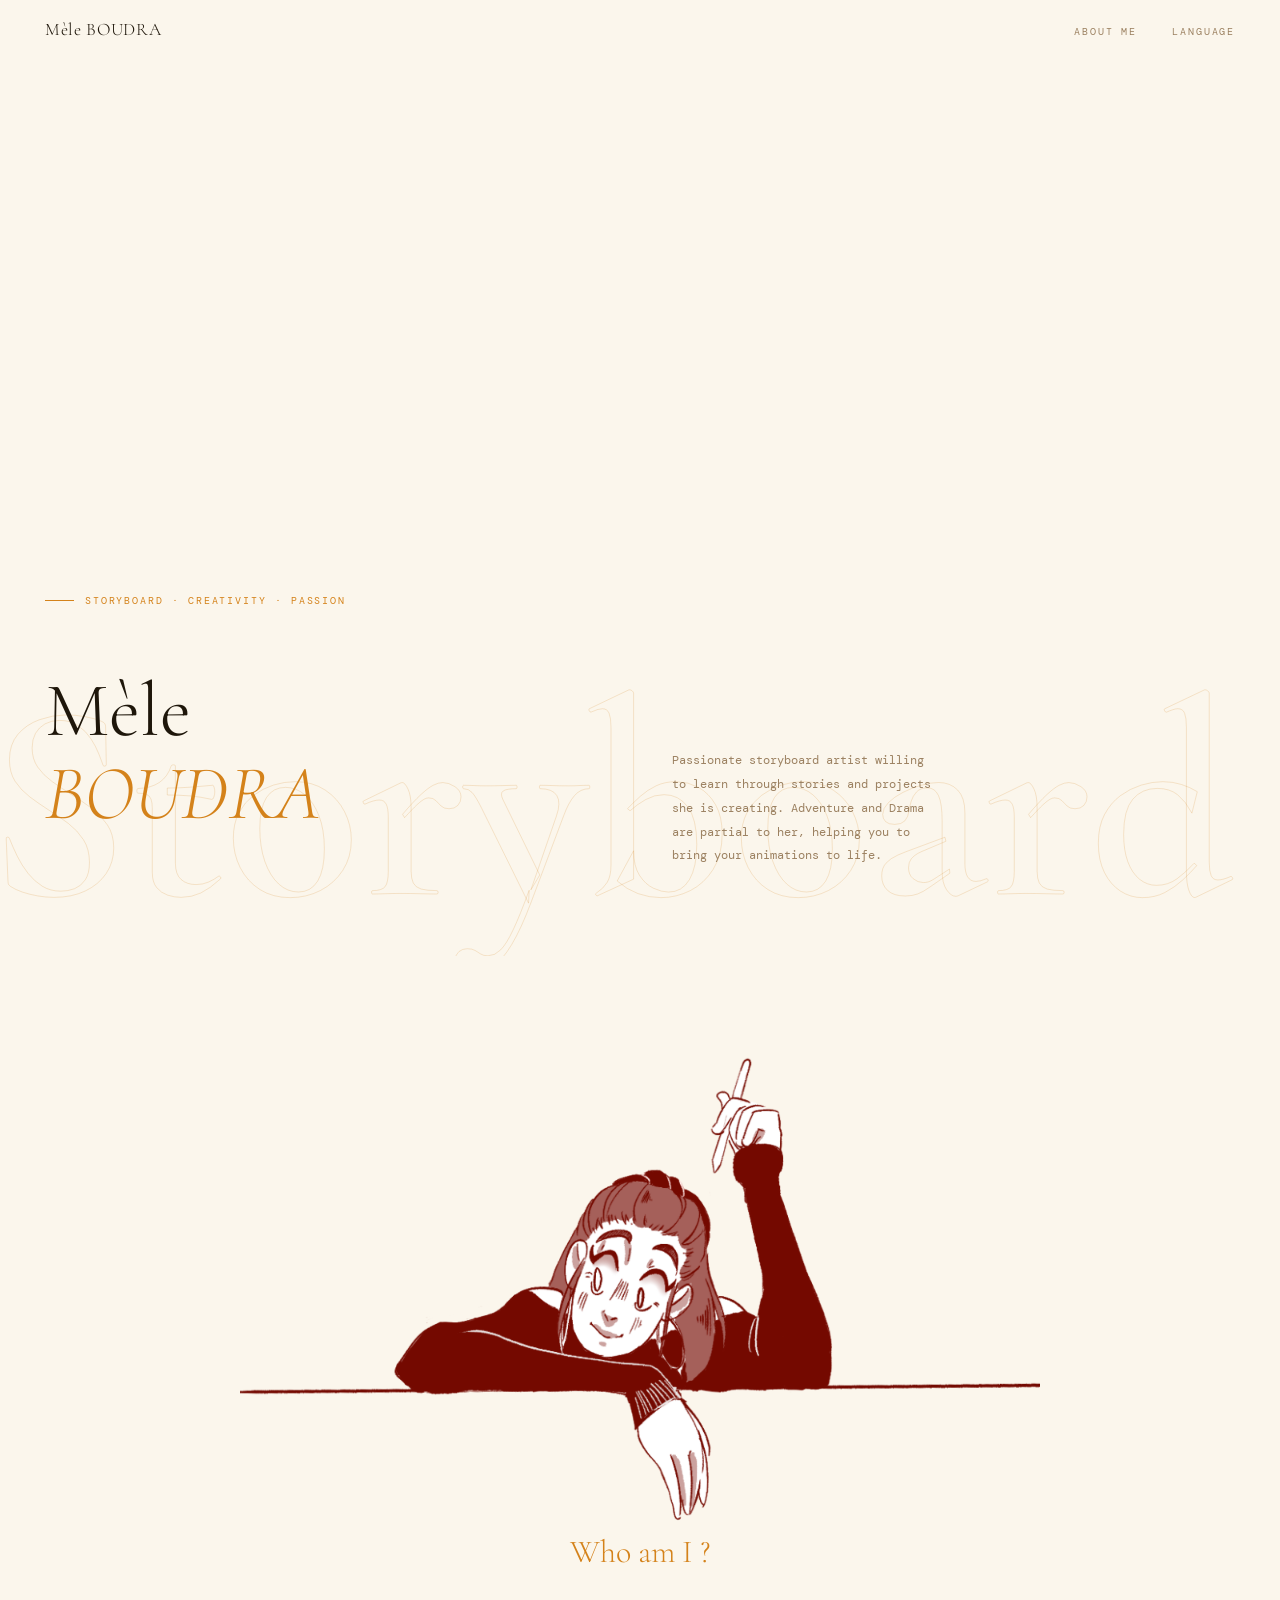
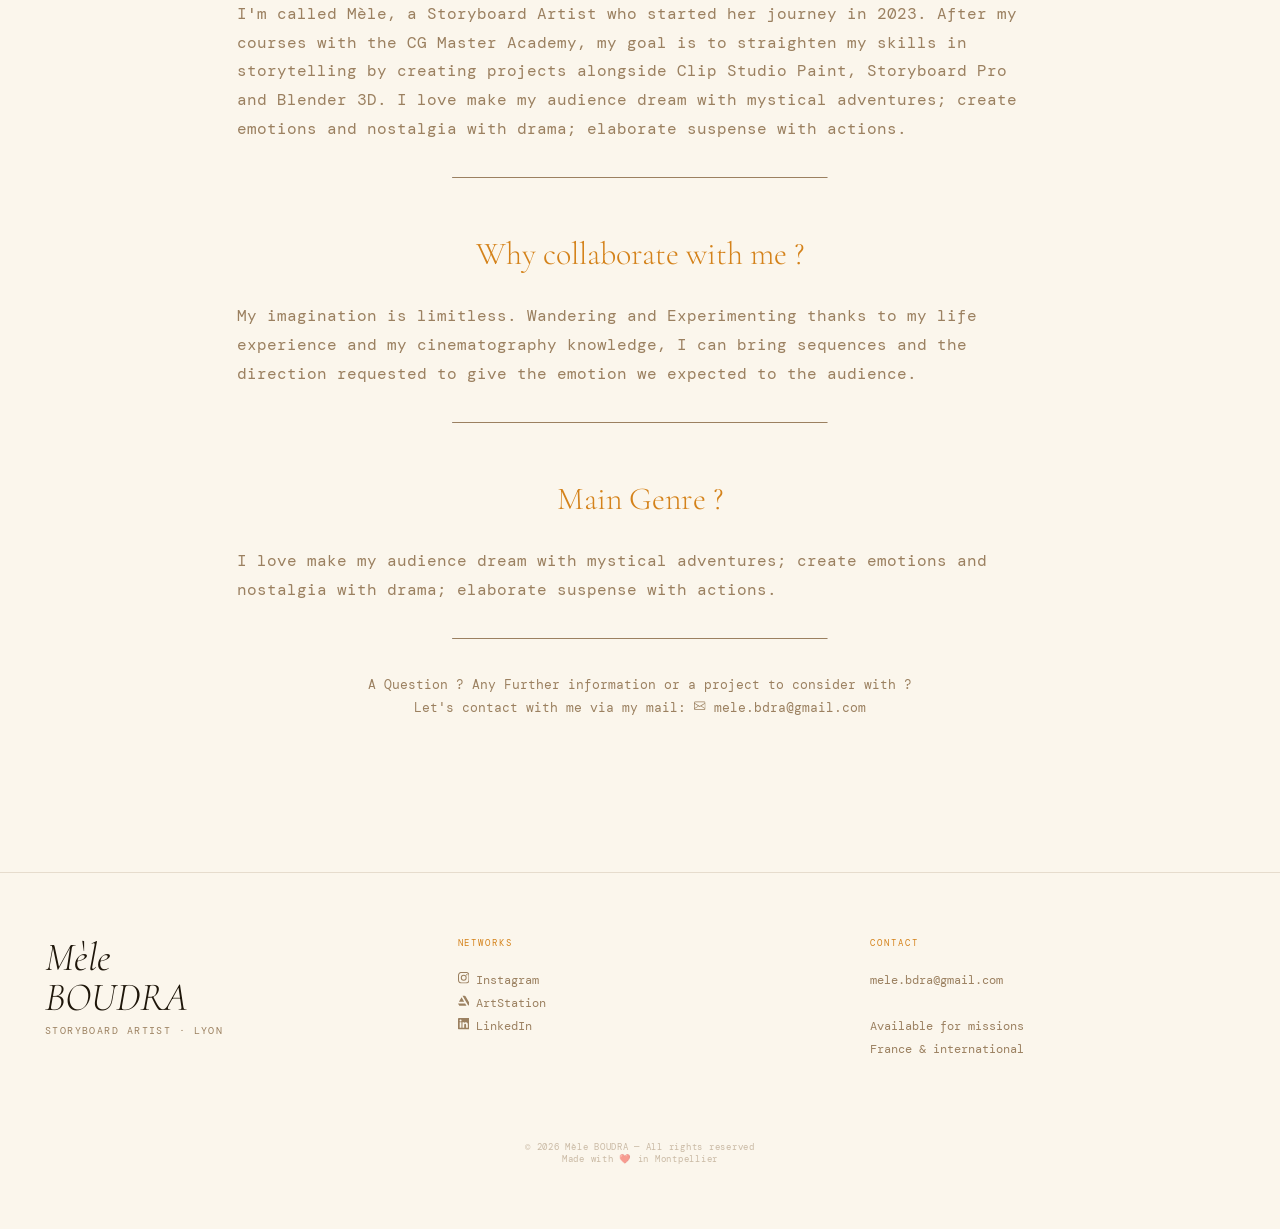
==== about-me.html @ 5cae517c "added about-me page" ====
<!DOCTYPE html>
<html lang="en">
<head>
    <meta charset="UTF-8">
    <meta name="viewport" content="width=device-width, initial-scale=1.0">
    <link href="https://fonts.googleapis.com/css2?family=Cormorant+Garamond:ital,wght@0,300;0,400;0,600;1,300;1,400&family=DM+Mono:wght@300;400&display=swap" rel="stylesheet">
    <link rel="icon" type="image/x-icon" href="/assets/img/favicon.jpg">
    <link rel="stylesheet" href="style.css">
    <script src="assets/js/lang.js"></script>
    <script src="assets/js/slideshow.js"></script>
    <title lang-dependant="title-about-me">Mèle BOUDRA - About me</title>
</head>

<body onload="init_content()">
    <!-- Top nav bar -->
    <nav>
        <a class="nav-title" href="index.html" lang-dependant="title">Mèle BOUDRA</a>
        <div class="nav-links">
            <!-- <a href="gallery.html" class="nav-item" lang-dependant="gallery">Gallery</a> -->
            <a href="about-me.html" class="nav-item" lang-dependant="about-me">About me</a>
            <div class="lang-switcher">
                <button class="lang-btn" lang-dependant="language">EN</button>
                <div class="lang-dropdown">
                  <button onclick="saveLangPreferences('en')">English</button>
                  <button onclick="saveLangPreferences('fr')">Français</button>
                </div>
              </div>
        </div>
    </nav>

    <!-- Opening sequence, name and decorations -->
    <section class="opening">
        <div class="opening-bg-text" aria-hidden="true">Storyboard</div>
        <div class="opening-content">
            <div>
                <div class="opening-tag" lang-dependant="adjectives">Storyboard · Creativity · Passion</div>
                <h1 class="opening-title" lang-dependant="opening-title">Mèle<br><em>BOUDRA</em></h1>
            </div>
            <div>
                <p class="opening-desc" lang-dependant="quote">"Passionate Story Artist willing to learn through stories and projects she is creating. Adventure and Drama are partial to her, helping you to bring your animations to life."</p>
            </div>
        </div>
    </section>

    <section class="main">
        <div class="question">
            <img src="/assets/img/whoami.png" alt="pictrue of me">
            <h3 class="img-on-top" lang-dependant="question-1">Qui suis-je ?</h3>
            <p lang-dependant="answer-1">
                Je me nomme Mèle, une Storyboardeuse qui a commencé son parcours en 2023.
                Après mes cours avec la CG Master Academy mon objectif étant de peaufiner mes compétences en storytelling en faisant mes projets avec Clip Studio Paint; Storyboard Pro et Blender 3D.        
            </p>
            </div>
        <hr>
        <div class="question">
            <h3 lang-dependant="question-2">Pourquoi collaborer avec moi ?</h3>
            <p lang-dependant="answer-2">
                Mon imaginaire est sans limite.
                En m'évadant et Expérimentant grâce a mes expérience de vie et ma bibliothèque cinématographique, je suis capable de mettre en forme les séquences et mise en scène de l'œuvre pour amener l'émotion qu'on veut donner au public visé.
            </p>
        </div>
        <hr>
        <div class="question">
            <h3 lang-dependant="question-3">Genre de prédilection ?</h3>
            <p lang-dependant="answer-3">
                J'adore faire rêver l'audience avec des aventures mystique et magique; créer de l'émotion et la nostalgie avec le drama; évoquer du suspense avec de l'action.
            </p>
        </div>
        <hr>

        <div class="quiet" lang-dependant="more-info">
            Une question ? Des informations complémentaires voire un projet à me proposer ? Contactez-moi sur ma boîte mail: 
            <a href="mailto:mele.bdra@gmail.com"><svg>
                <use href="assets/svg/icons.svg#mail"></use>
            </svg> mele.bdra@gmail.com</a>
        </div>
    </section>

    <!-- Footer and contacts -->
    <footer class="site-footer">
        <div>
          <div class="footer-name" lang-dependant="footer-name">Mèle<br>BOUDRA</div>
          <div class="footer-sub" lang-dependant="footer-sub">Storyboard Artist · Lyon</div>
        </div>
        <div>
          <div class="footer-col-label" lang-dependant="networks">Networks</div>
          <div class="footer-col-body">
            <a href="https://www.instagram.com/kawameljpg/">
                <svg>
                    <use href="assets/svg/icons.svg#instagram"></use>
                </svg> Instagram</a><br>
            <a href="https://www.artstation.com/kawamel">
                <svg>
                    <use href="assets/svg/icons.svg#artStation"></use>
                </svg> ArtStation</a><br>
            <a href="https://linkedin.com/in/melekawamelboudra">
                <svg>
                    <use href="assets/svg/icons.svg#linkedin"></use>
                </svg> LinkedIn</a>
          </div>
        </div>
        <div>
          <div class="footer-col-label" lang-dependant="contact">Contact</div>
          <div class="footer-col-body" lang-dependant="missions-text">
            <a href="mailto:mele.bdra@gmail.com"><svg>
                <use href="assets/svg/icons.svg#mail"></use>
            </svg>mele.bdra@gmail.com</a><br><br>
            Available for missions<br>freelance — France &amp; international
          </div>
        </div>
        <div class="footer-copy" lang-dependant="copy">© 2026 Mèle BOUDRA — All rights reserved<br>Made with ❤️ in Montpellier</div>
      </footer>

      <!-- script for language button -->
      <script>
        const switcher = document.querySelector('.lang-switcher');
        const btn = switcher.querySelector('.lang-btn');
      
        btn.addEventListener('click', (e) => {
          e.stopPropagation();
          switcher.classList.toggle('open');
        });
      
        document.addEventListener('click', () => {
          switcher.classList.remove('open');
        });
      </script>
</body>
---- style.css ----
:root
{
    --cream:      #FBF6EC;
    --paper:      #F5EDD8;
    --amber:      #D4821A;
    --amber-pale: #F2C97A;
    --sienna:     #9B4F1C;
    --ink:        #1E160A;
    --ink-mid:    #4A3520;
    --ink-faint:  #9B8060;
    --line:       rgba(100,65,20,0.14);
}

input::-moz-focus-inner { border:0; padding:0 }

html {
    height: 100%;
    scroll-behavior: smooth;
}

body {
    top: 0px;
    left: 0px;
    margin: 0px;

    background: var(--cream);
    color: var(--ink);

    font-family: 'DM Mono', monospace;
    font-size: medium;

    width: 100%;
    height: 100%;
    min-width: 320px;
    min-height: 100%;
}

nav {
    position: fixed;
    inset: 0 0 auto;
    z-index: 100;
    display: flex;
    justify-content: space-between;
    align-items: center;
    padding: 1.2rem 2.8rem;
    /*mix-blend-mode: multiply;*/
    background-color: var(--cream);
}

.nav-title {
    font-family: 'Cormorant Garamond', serif;
    font-weight: 300;
    font-size: 1.1rem;
    letter-spacing: .04em;
    color: var(--ink);
    text-decoration: none;
}

.nav-links {
    display: flex;
    gap: 2.2rem;
    align-items: baseline;
}

.nav-links a {
    font-size: .65rem;
    letter-spacing: .18em;
    text-transform: uppercase;
    color: var(--ink-faint);
    text-decoration: none;
    transition: color .2s;
}

.nav-links a:hover, .nav-links a.on {
    color: var(--amber);
}

.lang-switcher {
    position: relative;
}

.lang-btn {
    font-size: .65rem;
    letter-spacing: .18em;
    text-transform: uppercase;
    color: var(--ink-faint);
    background: none;
    border: none;
    cursor: pointer;
    padding: 0;
    font-family: inherit;
    transition: color .2s;
    /*padding-bottom: 1rem;*/
}

.lang-btn:hover {
    color: var(--amber);
}

.lang-dropdown {
    display: none;
    position: absolute;
    top: calc(100% - .2rem);
    right: 0;
    background: var(--cream);
    border: 1px solid rgba(0,0,0,.08);
    padding: .4rem 0;
    min-width: 110px;
    margin-top: 1rem;
}

.lang-switcher.open .lang-dropdown {
    display: block;
}

.lang-dropdown button {
    display: block;
    width: 100%;
    background: none;
    border: none;
    cursor: pointer;
    font-size: .65rem;
    letter-spacing: .18em;
    text-transform: uppercase;
    color: var(--ink-faint);
    font-family: inherit;
    padding: .45rem 1rem;
    text-align: left;
    transition: color .2s;
}

.lang-dropdown button:hover {
    color: var(--amber);
}

.opening {
    min-height: 100vh;
    display: flex;
    flex-direction: column;
    justify-content: flex-end;
    padding: 0 2.8rem 3.5rem;
    position: relative;
    overflow: hidden;
}
.opening-bg-text {
    position: absolute;
    bottom: 2rem; left: -0.05em;
    font-family: 'Cormorant Garamond', serif;
    font-weight: 600;
    font-size: clamp(9rem, 22vw, 20rem);
    line-height: .85;
    color: transparent;
    -webkit-text-stroke: 1px rgba(212,130,26,.18);
    pointer-events: none;
    user-select: none;
    white-space: nowrap;
}
.opening-content {
    position: relative;
    display: grid;
    grid-template-columns: 1fr 1fr;
    align-items: flex-end;
    gap: 4rem;
}
.opening-tag {
    font-size: .6rem;
    letter-spacing: .2em;
    text-transform: uppercase;
    color: var(--amber);
    margin-bottom: 1.2rem;
    display: flex; align-items: center; gap: .7rem;
}
.opening-tag::before {
    content: '';
    width: 1.8rem; height: 1px;
    background: var(--amber);
    display: block;
}
.opening-title {
    font-family: 'Cormorant Garamond', serif;
    font-weight: 300;
    font-size: clamp(3rem, 6vw, 5.5rem);
    line-height: 1.08;
    color: var(--ink);
}
.opening-title em {
    font-style: italic;
    color: var(--amber);
}

.opening-desc {
    font-size: .78rem;
    line-height: 1.9;
    color: var(--ink-faint);
    max-width: 38ch;
    margin-bottom: 2rem;
}

.boards {
    padding: 6rem 2.8rem 8rem;
    align-items: center;
}

.boards-header {
    display: flex;
    align-items: baseline;
    gap: 1.5rem;
    margin-bottom: 4rem;
    border-bottom: 1px solid var(--line);
    padding-bottom: 1.2rem;
}

.boards-header-title {
    font-family: 'Cormorant Garamond', serif;
    font-weight: 300;
    font-size: 1.8rem;
    color: var(--ink);
}

.boards-header-count {
    font-size: .62rem;
    letter-spacing: .15em;
    color: var(--ink-faint);
    margin-left: auto;
}

.project {
    margin-bottom: 6rem;
    display: grid;
    grid-template-columns: 1fr 80rem;
    gap: 3rem;
    align-items: start;
    justify-items: end;
}

.project:nth-child(even) {
    grid-template-columns: 1fr 80rem;
    direction: rtl;
}

.project:nth-child(even) > * {
    grid-template-columns: 1fr 80rem;
    direction: ltr;
    align-items: start;
}

.project-meta {
    padding-top: .3rem;
}

.project-index {
    font-size: .58rem;
    letter-spacing: .2em;
    color: var(--amber);
    margin-bottom: .8rem;
}

.project-title {
    font-family: 'Cormorant Garamond', serif;
    font-style: italic;
    font-weight: 300;
    font-size: 1.5rem;
    line-height: 1.25;
    color: var(--ink);
    margin-bottom: .6rem;
}

.project-type {
    font-size: .6rem;
    letter-spacing: .15em;
    text-transform: uppercase;
    color: var(--ink-faint);
    margin-bottom: 1rem;
}

.project-info {
    font-size: .7rem;
    line-height: 1.8;
    color: var(--ink-faint);
    border-left: 2px solid var(--amber-pale);
    padding-left: .9rem;
}

.project-year {
    font-size: .6rem;
    color: var(--ink-faint);
    letter-spacing: .1em;
    margin-top: 1.2rem;
}



.slideshow {
    position: relative;
    width: 100%;
    overflow: hidden;
    background: var(--paper);
    aspect-ratio: 16 / 9;       /* conserve le ratio sans hauteur fixe */
    cursor: grab;
}
 
.slideshow:active {
    cursor: grabbing;
}
 
/* ── images ── */
.slideshow-content {
    display: block;             /* plus de flex horizontal */
    width: 100%;
    height: 100%;
}
 
.slideshow-content img {
    position: absolute;
    inset: 0;
    width: 100%;
    height: 100%;
    object-fit: cover;
    opacity: 0;
    /*transition: opacity .55s cubic-bezier(.4,0,.2,1),
                transform .55s cubic-bezier(.4,0,.2,1);
    transform: scale(1.02);
    will-change: opacity, transform;*/
    pointer-events: none;
    user-select: none;
}
 
.slideshow-content img.active {
    opacity: 1;
    transform: scale(1);
    z-index: 1;
}
 
.slideshow-content img.leaving-left {
    opacity: 0;
    transform: translateX(-2%) scale(.98);
    z-index: 0;
}
 
.slideshow-content img.leaving-right {
    opacity: 0;
    transform: translateX(2%) scale(.98);
    z-index: 0;
}
 
/* ── boutons prev / next ── */
.carrousel-btn {
    position: absolute;
    top: 50%;
    transform: translateY(-50%);
    z-index: 10;
    background: rgba(251,246,236,.72);   /* --cream semi-transparent */
    backdrop-filter: blur(6px);
    -webkit-backdrop-filter: blur(6px);
    border: 1px solid var(--line);
    color: var(--ink-mid);
    width: 2.4rem;
    height: 2.4rem;
    border-radius: 50%;
    display: flex;
    align-items: center;
    justify-content: center;
    font-size: .75rem;
    cursor: pointer;
    opacity: 0;
    transition: opacity .25s, background .2s, color .2s;
}
 
.slideshow:hover .carrousel-btn
{
    opacity: 1;
}
 
.carrousel-btn:hover {
    background: var(--cream);
    color: var(--amber);
}
 
.carrousel-btn.prev {
    left: 1rem;
}

.carrousel-btn.next {
    right: 1rem;
}
 
/* ── points indicateurs ── */
.carrousel-indicators {
    position: absolute;
    bottom: .9rem;
    left: 50%;
    transform: translateX(-50%);
    z-index: 10;
    display: flex;
    gap: .45rem;
    align-items: center;
}
 
.carrousel-indicators span {
    width: .38rem;
    height: .38rem;
    border-radius: 50%;
    background: rgba(30,22,10,.25);
    cursor: pointer;
    transition: background .25s, transform .25s;
}
 
.carrousel-indicators span.active {
    background: var(--amber);
    transform: scale(1.35);
}
 
/* ── compteur de diapo (optionnel, géré par JS si voulu) ── */
.slideshow-counter {
    position: absolute;
    top: .8rem;
    right: 1rem;
    z-index: 10;
    font-family: 'DM Mono', monospace;
    font-size: .58rem;
    letter-spacing: .12em;
    color: var(--ink-faint);
    background: rgba(251,246,236,.7);
    padding: .2rem .5rem;
    border-radius: 2px;
}
 
/* ── léger overlay en bas pour les indicateurs ── */
.slideshow::after {
    content: '';
    position: absolute;
    bottom: 0; left: 0; right: 0;
    height: 3.5rem;
    background: linear-gradient(to top, rgba(30,22,10,.12), transparent);
    pointer-events: none;
    z-index: 5;
}

.main {
    margin: 0 8rem;
    padding: 6rem 2.8rem 8rem;
    display: flex;
    flex-direction: column;
    align-items: center;
    justify-content: center;
}

.main .question .img-on-top {
    margin-top: 0;
}

.main h3 {
    font-family: 'Cormorant Garamond', serif;
    font-weight: 300;
    font-size: 2rem;
    color: var(--amber);
    text-align: center;
    margin-top: 3rem;
    margin-bottom: 0.2rem;
}

.main hr {
    width: 40%;
    border-top: none;
    border-bottom: 1px solid var(--ink-faint);
}

.main p {
    font-size: 1rem;
    line-height: 1.8;
    color: var(--ink-faint);
    padding: 1.6rem 4rem;
    margin: 0;
}

.quiet {
    text-align: center;
    width: 60%;
    font-size: .8rem;
    line-height: 1.8;
    color: var(--ink-faint);
    padding: 1.6rem 4rem;
    margin: 0;
}

.quiet a {
    color: inherit;
    text-decoration: none;
    transition: color .2s;
}

.quiet a svg {
    width: .72rem;
    height: .72rem;
}

.quiet a:hover {
    color: var(--amber);
}

.question {
    text-align: start;
    display: flex;
    flex-direction: column;
    align-items: center;
}

.question img {
    width: 50rem;
    height: 30rem;
}


.site-footer {
    padding: 4rem 2.8rem;
    display: grid;
    grid-template-columns: 1fr 1fr 1fr;
    gap: 3rem;
    border-top: 1px solid var(--line);
}

.footer-col-label {
    font-size: .58rem;
    letter-spacing: .2em;
    text-transform: uppercase;
    color: var(--amber);
    margin-bottom: 1.2rem;
}

.footer-col-body {
    font-size: .72rem;
    line-height: 2;
    color: var(--ink-faint);
}

.footer-col-body a {
    color: inherit;
    text-decoration: none;
    transition: color .2s;
}

.footer-col-body a svg {
    width: .72rem;
    height: .72rem;
}

.footer-col-body a:hover {
    color: var(--amber);
}

.footer-name {
    font-family: 'Cormorant Garamond', serif;
    font-style: italic;
    font-weight: 300;
    font-size: 2.5rem;
    color: var(--ink);
    line-height: 1;
    margin-bottom: .4rem;
}

.footer-sub {
    font-size: .6rem;
    letter-spacing: .15em;
    text-transform: uppercase;
    color: var(--ink-faint);
}

.footer-copy {
    font-size: .58rem;
    letter-spacing: .08em;
    color: var(--ink-faint);
    opacity: .5;
    margin-top: 2rem;
    grid-column: 1/-1;
    text-align: center;
}

@media (max-width: 860px) {
    nav { padding: 1.2rem 1.4rem; }
    .opening { padding: 0 1.4rem 2.5rem; }
    .opening-content { grid-template-columns: 1fr; gap: 1.5rem; }
    .boards { padding: 4rem 1.4rem 5rem; }
    .project { grid-template-columns: 1fr; gap: 1.2rem; }
    .project:nth-child(even) { grid-template-columns: 1fr; direction: ltr; }
    .site-footer { grid-template-columns: 1fr; padding: 3rem 1.4rem; gap: 2rem; }
    .about-opening { padding: 0 1.4rem 3rem; }
    .about-intro-grid { grid-template-columns: 1fr; gap: 2rem; }
    .numbers-strip { flex-wrap: wrap; padding: 2rem 1.4rem; }
    .number-item { border-right: none; min-width: 40%; }
    .about-section { padding: 3rem 1.4rem; }
    .timeline-h { grid-template-columns: 1fr 1fr; }
    .process-list { grid-template-columns: 1fr; }
  }
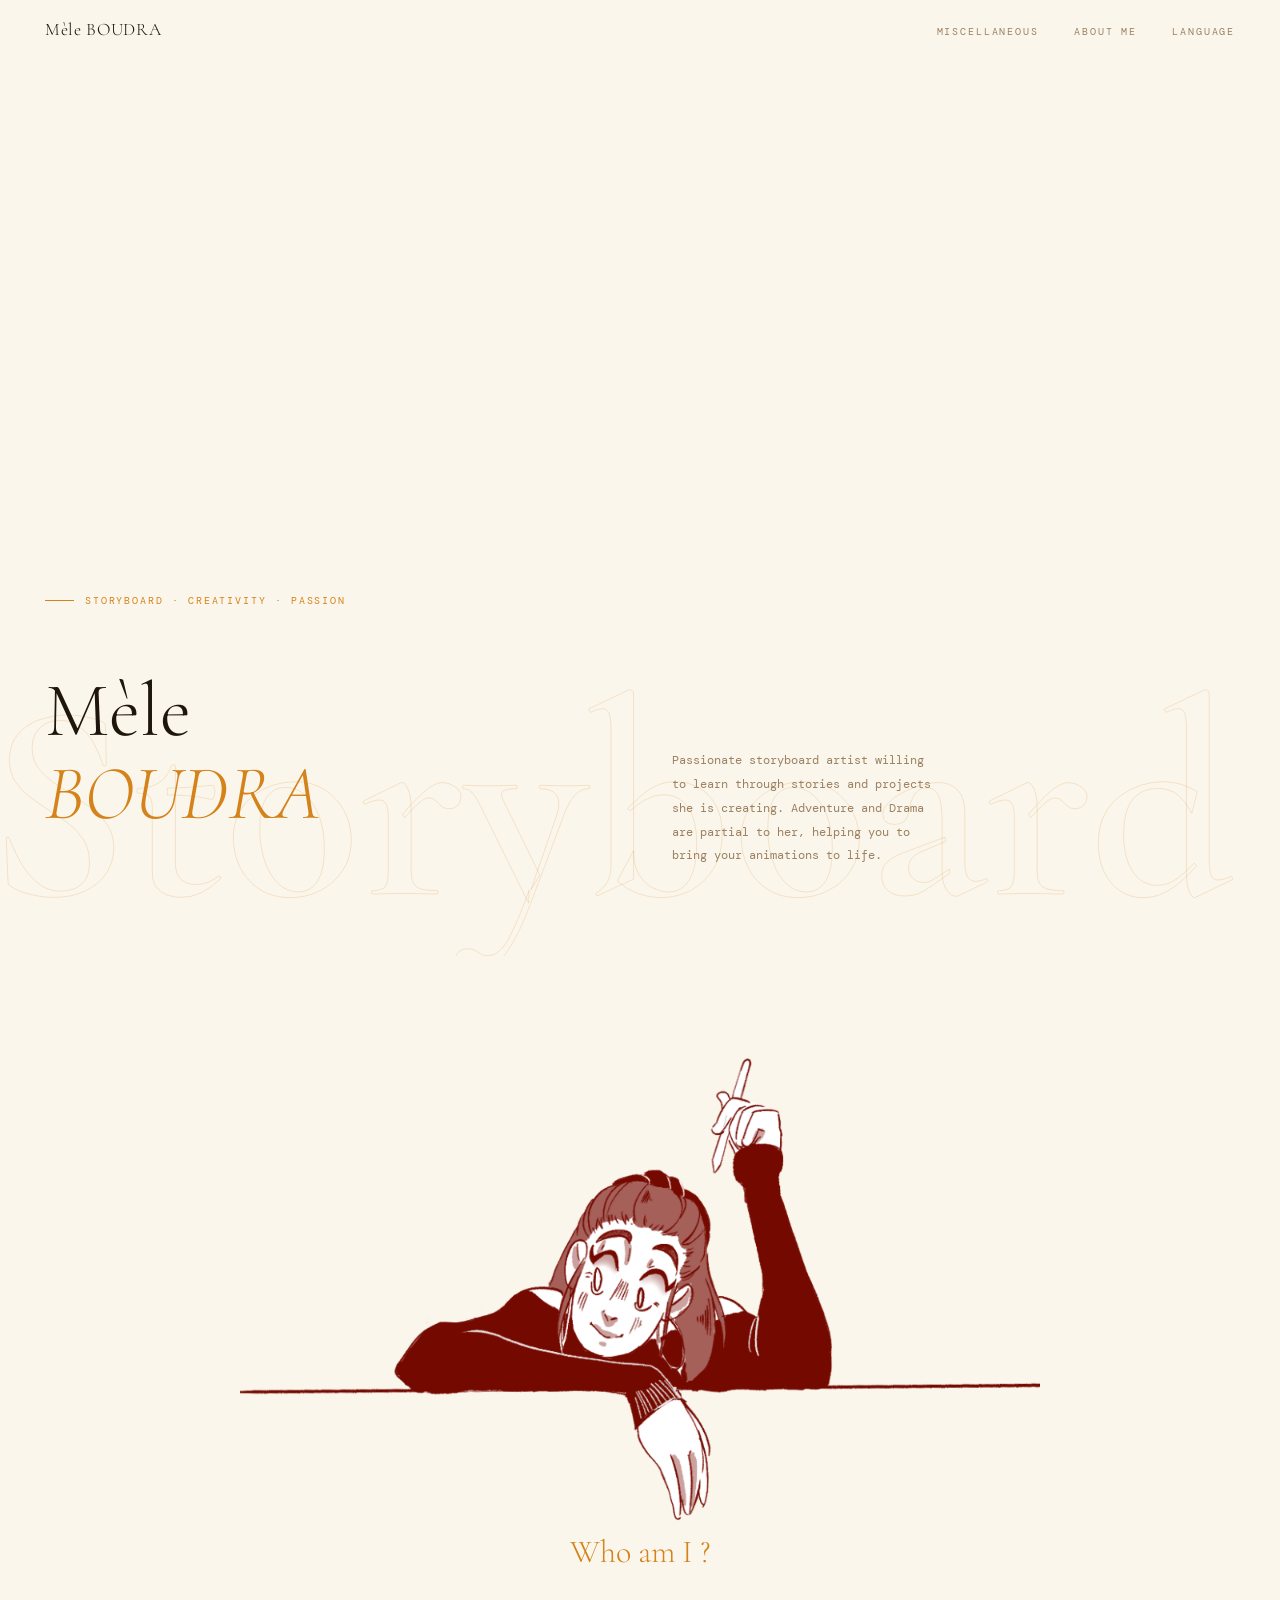
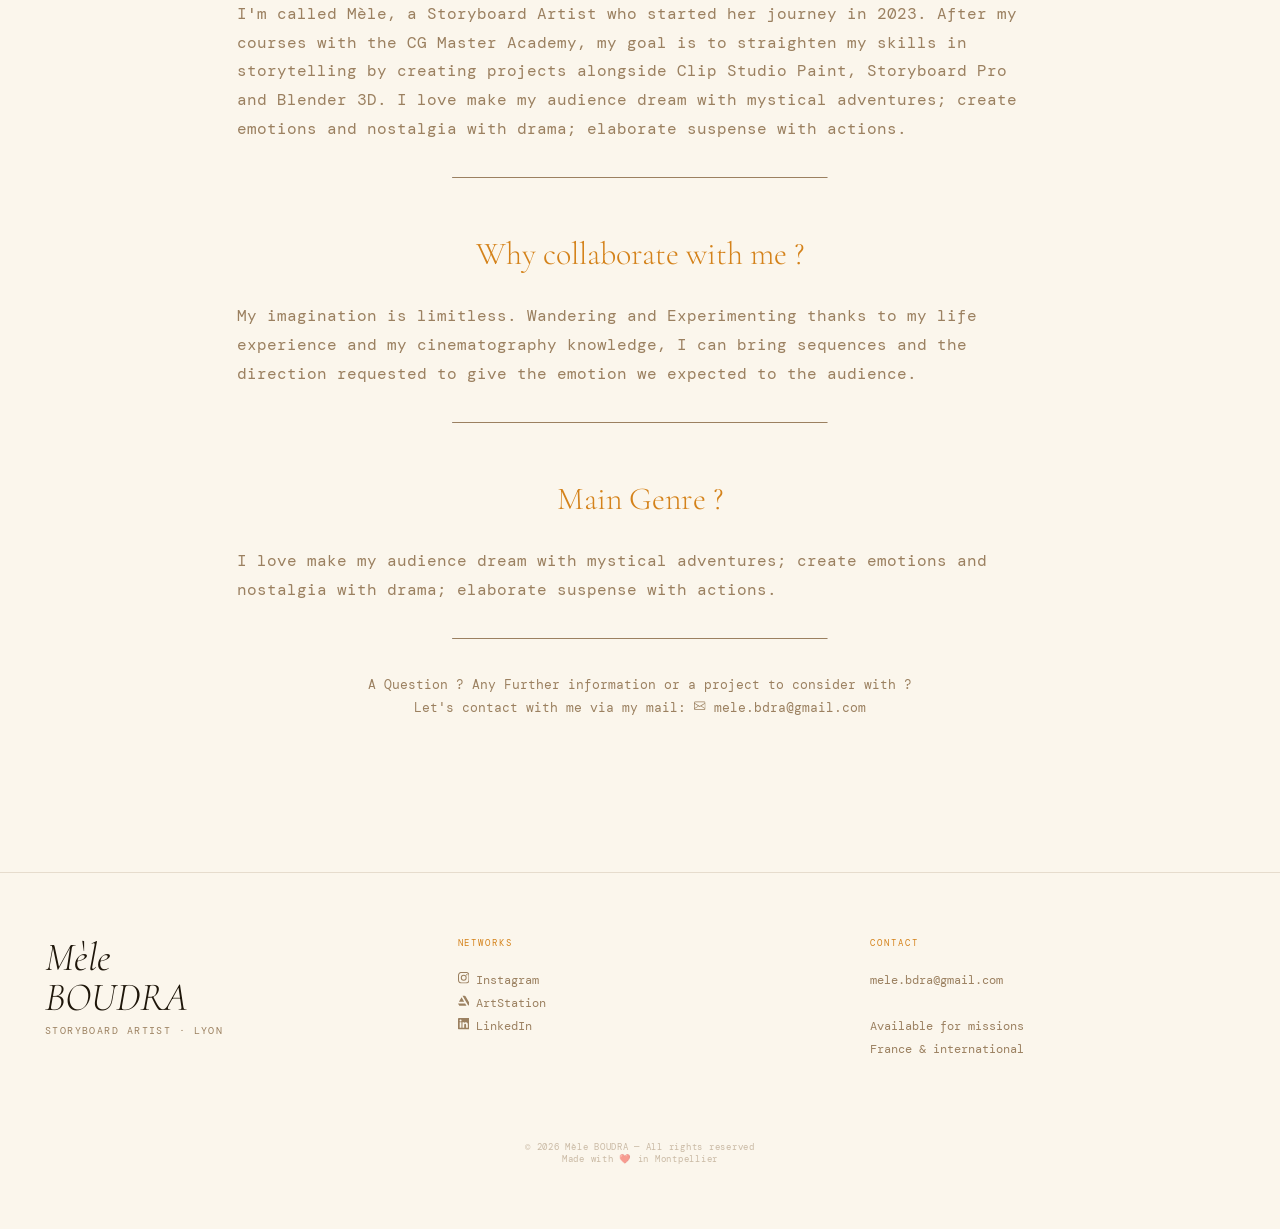
==== commit 7917f7e9: "added 'divers' page" ====
--- a/about-me.html
+++ b/about-me.html
@@ -16,7 +16,7 @@
     <nav>
         <a class="nav-title" href="index.html" lang-dependant="title">Mèle BOUDRA</a>
         <div class="nav-links">
-            <!-- <a href="gallery.html" class="nav-item" lang-dependant="gallery">Gallery</a> -->
+            <a href="divers.html" class="nav-item" lang-dependant="divers">Miscellaneous</a>
             <a href="about-me.html" class="nav-item" lang-dependant="about-me">About me</a>
             <div class="lang-switcher">
                 <button class="lang-btn" lang-dependant="language">EN</button>
--- a/style.css
+++ b/style.css
@@ -9,6 +9,7 @@
     --ink-mid:    #4A3520;
     --ink-faint:  #9B8060;
     --line:       rgba(100,65,20,0.14);
+    --img-scale:  1.05
 }
 
 input::-moz-focus-inner { border:0; padding:0 }
@@ -510,6 +511,47 @@
     height: 30rem;
 }
 
+.gallery {
+    display: flex;
+    justify-content: space-evenly;
+    column-gap: .4rem;
+    row-gap: 1rem;
+    flex-direction: row;
+    flex-wrap: wrap;
+}
+
+.gallery img {
+    height: 15rem;
+    border-radius: 20px;
+}
+
+.gallery a
+{
+    transition: all 0.5s ease;
+}
+
+.gallery a:hover {
+    transform: scale(var(--img-scale)) rotate(2deg);
+}
+
+.gallery a:nth-child(2n):hover
+{
+    transform: scale(var(--img-scale)) rotate(-4deg);
+}
+
+.gallery a:nth-child(3n):hover
+{
+    transform: scale(var(--img-scale)) rotate(3deg);
+}
+
+.gallery a:nth-child(4n):hover
+{
+    transform: scale(var(--img-scale)) rotate(-2deg);
+}
+.gallery a:nth-child(6n):hover
+{
+    transform: scale(var(--img-scale)) rotate(-3deg);
+}
 
 .site-footer {
     padding: 4rem 2.8rem;
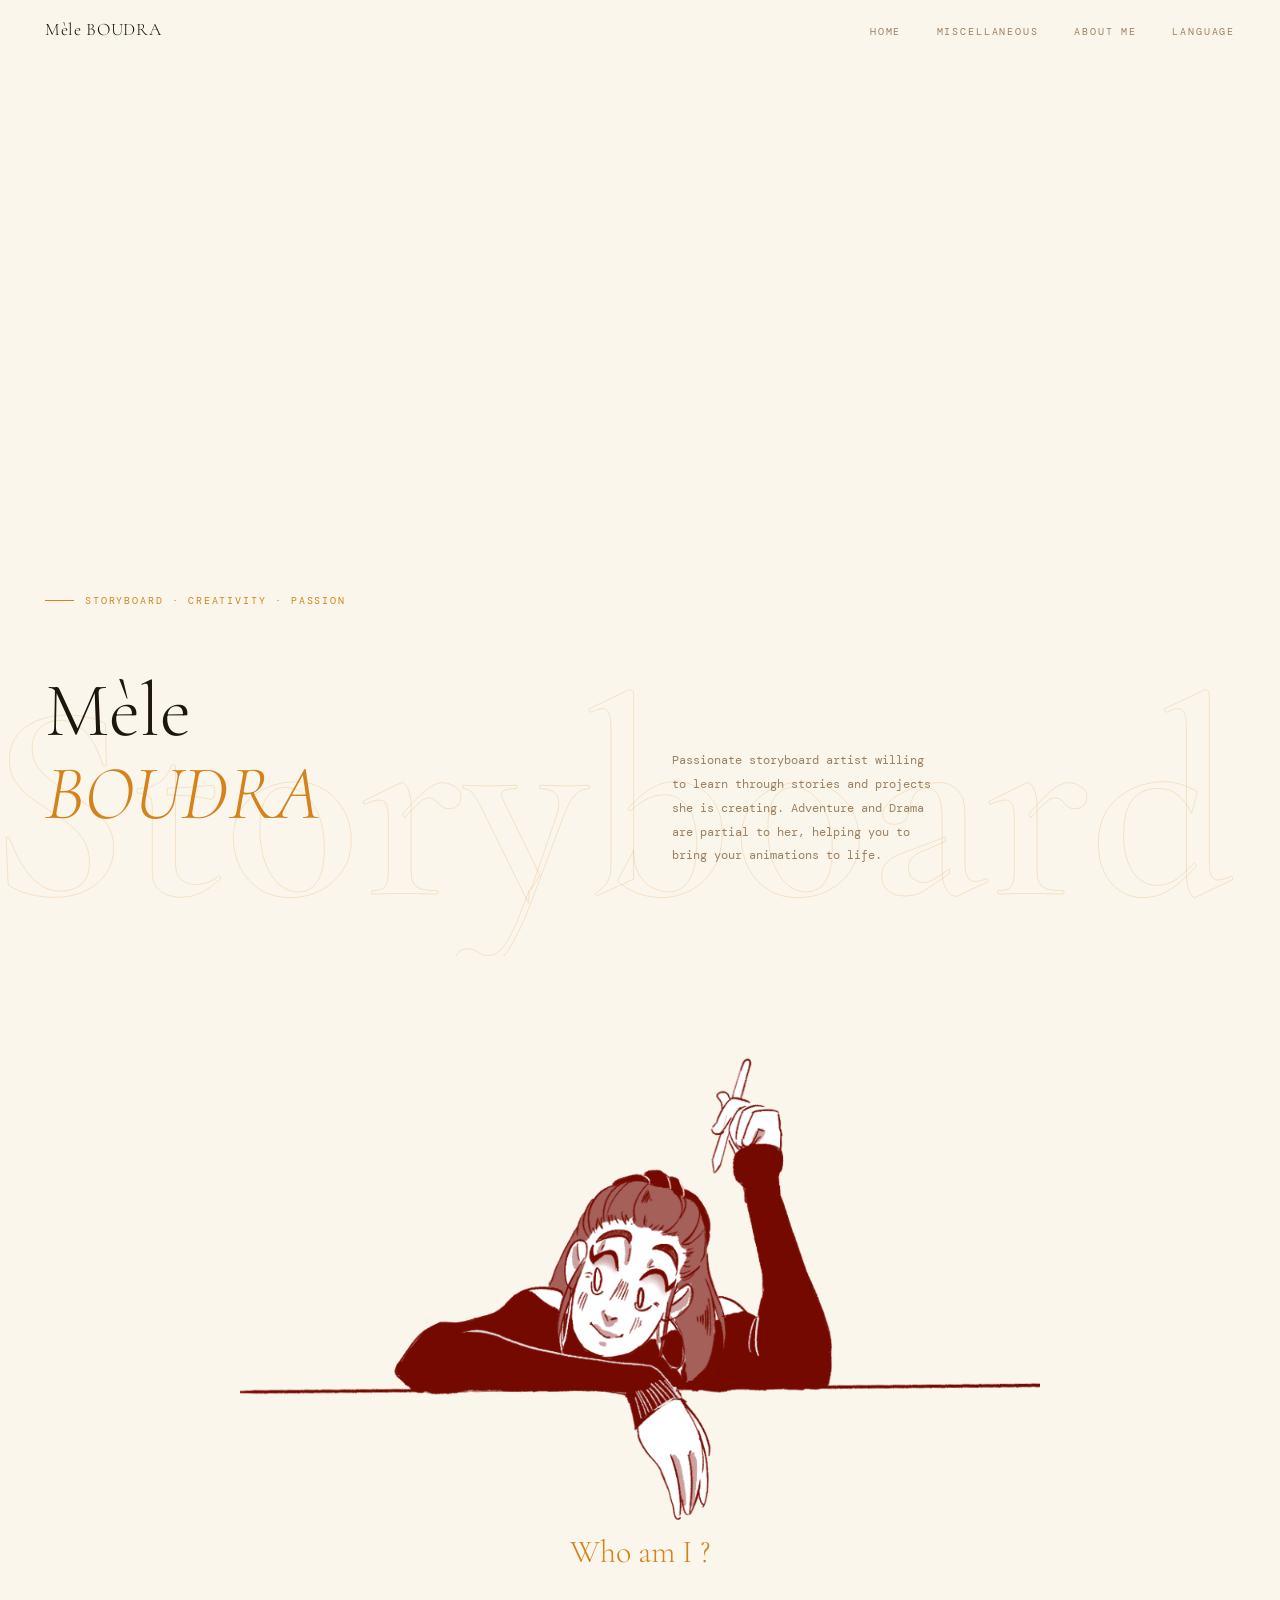
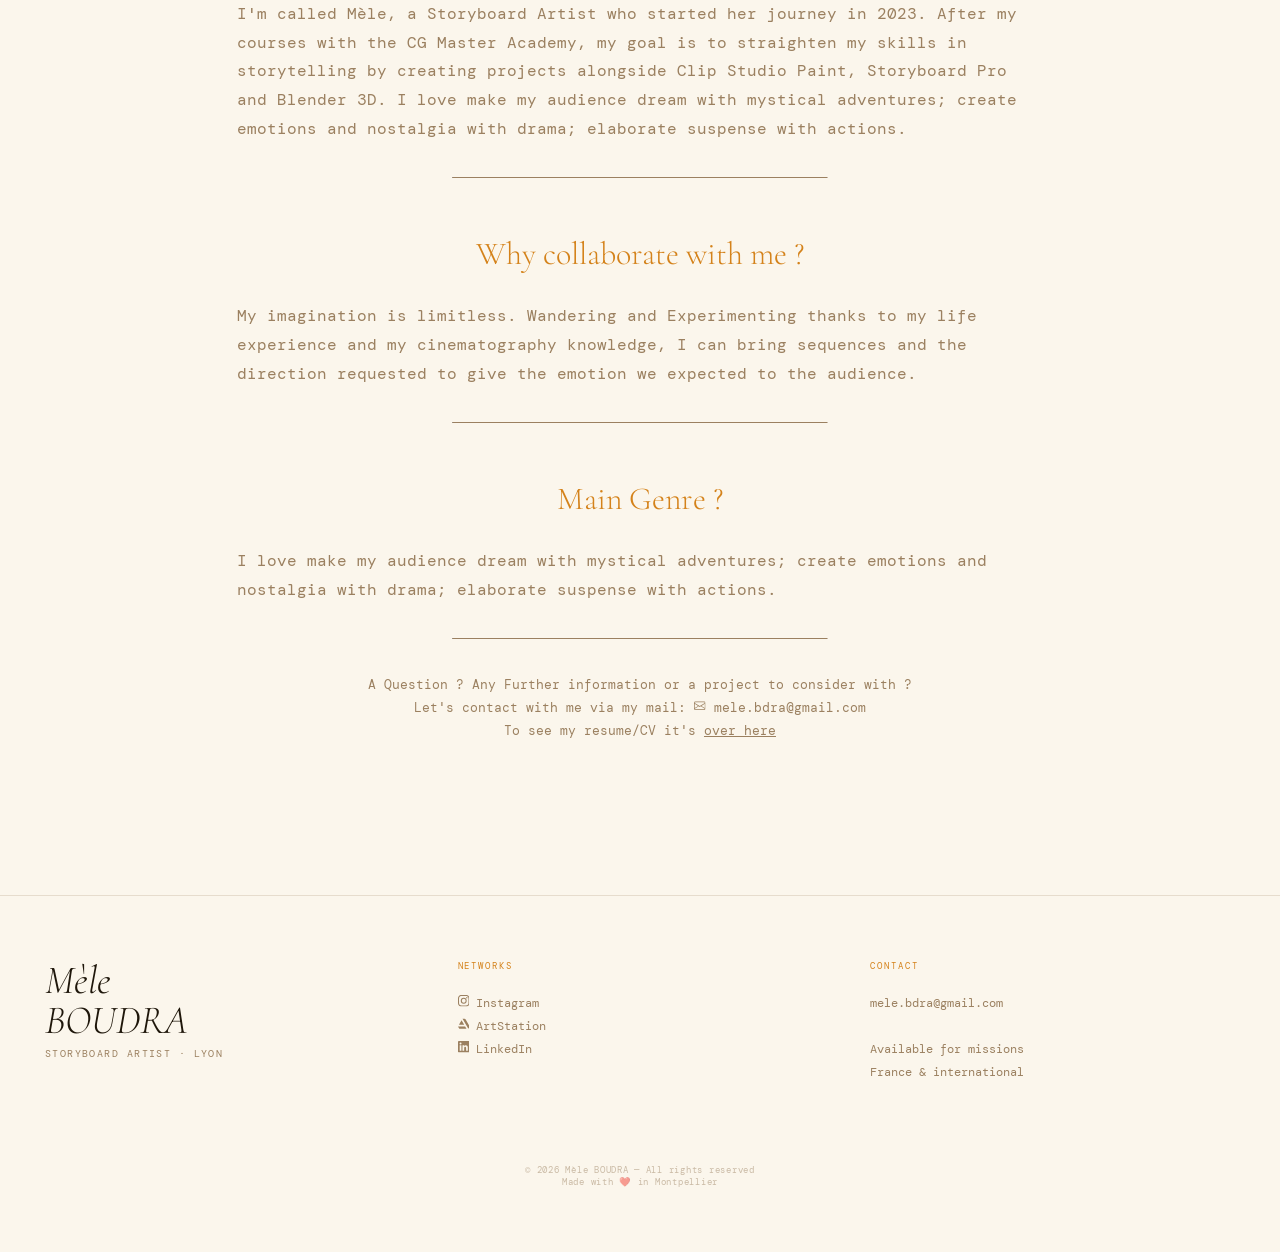
==== commit 2c4dcb82: "added project 2 and divers actual files" ====
--- a/about-me.html
+++ b/about-me.html
@@ -16,6 +16,7 @@
     <nav>
         <a class="nav-title" href="index.html" lang-dependant="title">Mèle BOUDRA</a>
         <div class="nav-links">
+            <a href="index.html" class="nav-item" lang-dependant="home">Home</a>
             <a href="divers.html" class="nav-item" lang-dependant="divers">Miscellaneous</a>
             <a href="about-me.html" class="nav-item" lang-dependant="about-me">About me</a>
             <div class="lang-switcher">
@@ -73,6 +74,9 @@
             <a href="mailto:mele.bdra@gmail.com"><svg>
                 <use href="assets/svg/icons.svg#mail"></use>
             </svg> mele.bdra@gmail.com</a>
+            <br>
+            Pour voir mon CV, c'est <a href="/assets/pdf/CV-Mele.pdf">par ici
+            </a>
         </div>
     </section>
 
--- a/style.css
+++ b/style.css
@@ -497,6 +497,10 @@
 
 .quiet a:hover {
     color: var(--amber);
+}
+
+.quiet .underline {
+    text-decoration: underline;
 }
 
 .question {
